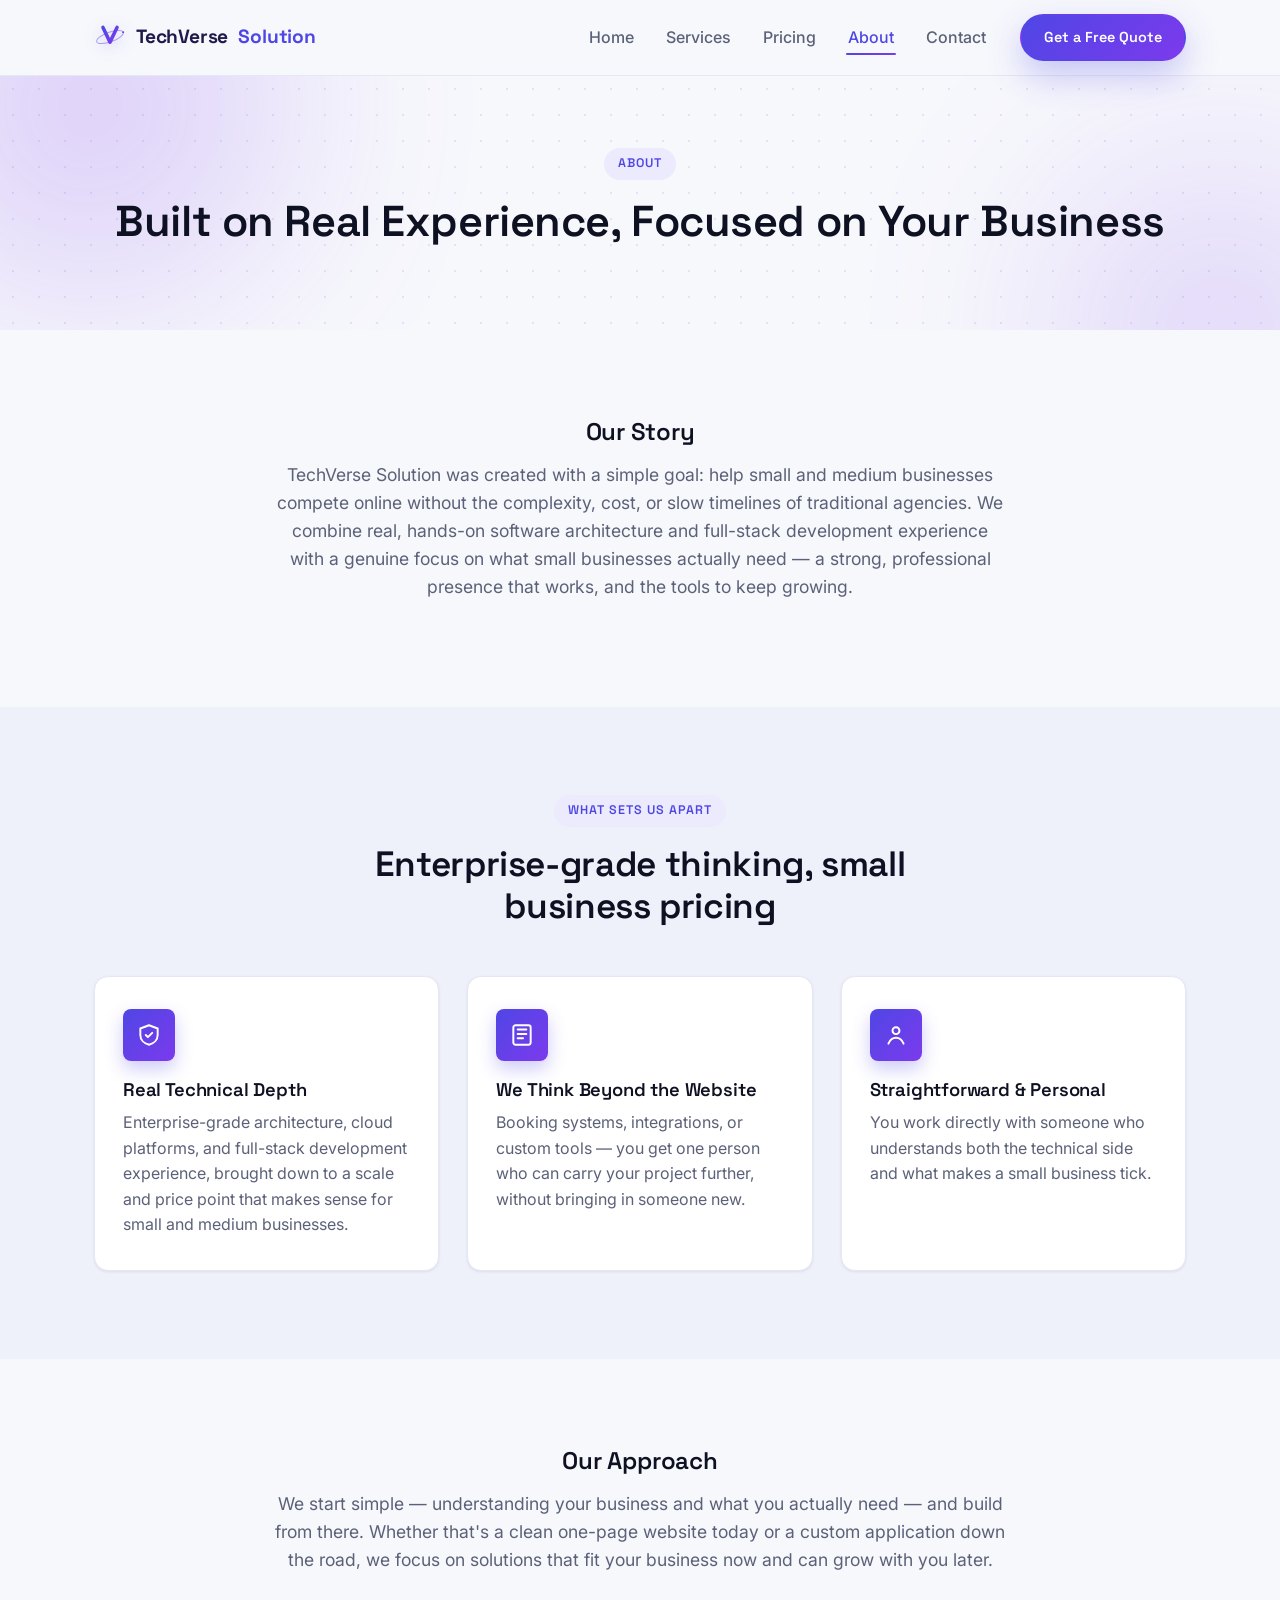
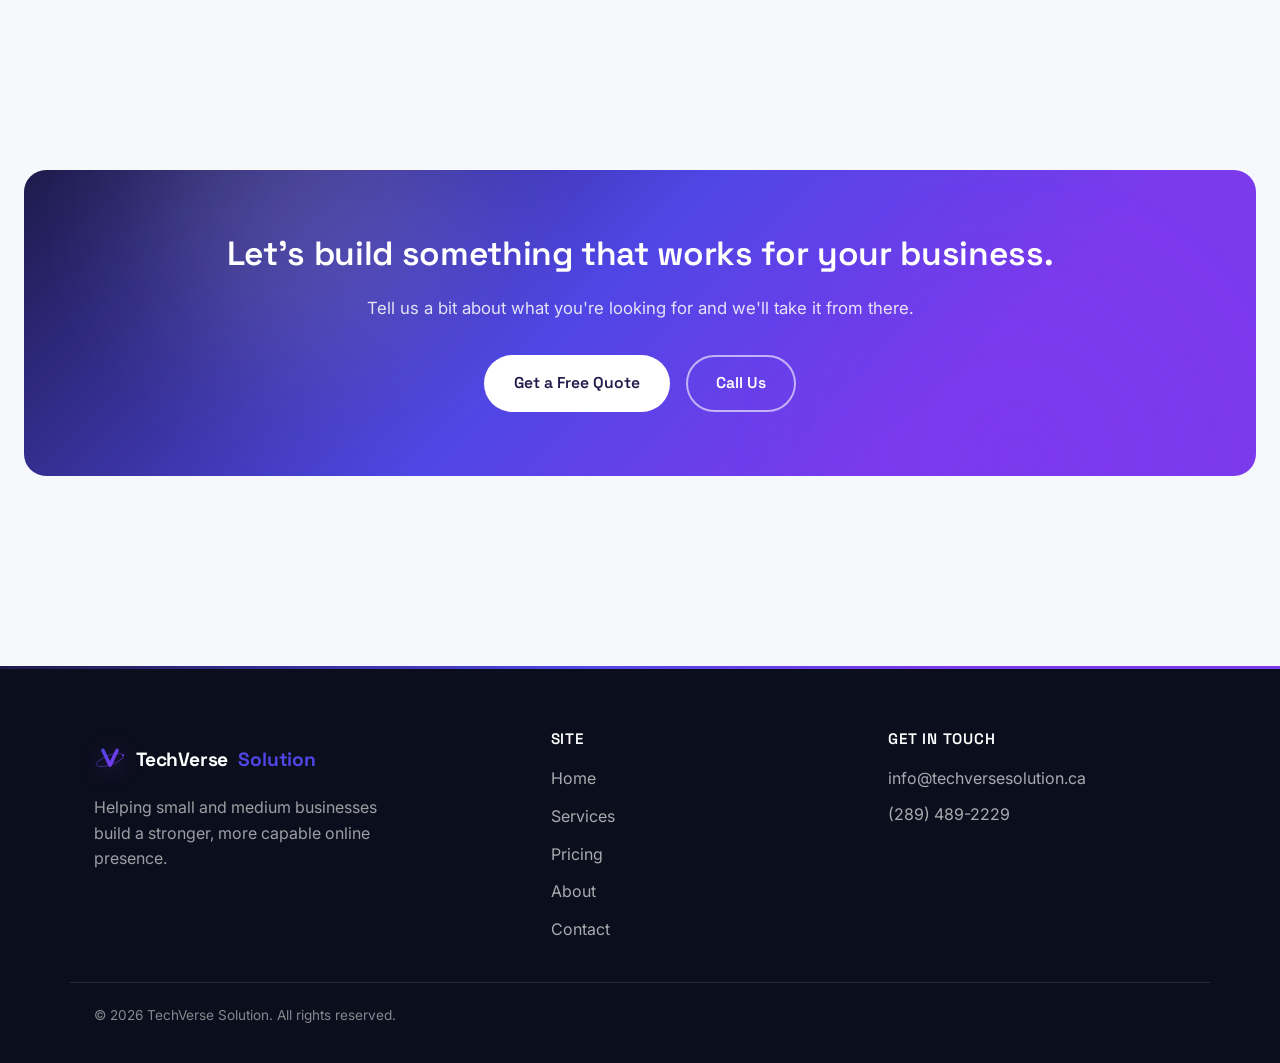
==== about.html @ d1d27abf "Initial commit: TechVerse Solution marketing site Static HTML/CSS/JS site with home, services, prici" ====
<!DOCTYPE html>
<html lang="en">
<head>
<meta charset="UTF-8" />
<script>document.documentElement.classList.add('js');</script>
<meta name="viewport" content="width=device-width, initial-scale=1.0" />
<title>About | TechVerse Solution</title>
<meta name="description" content="TechVerse Solution was built to help small and medium businesses compete online without the complexity, cost, or slow timelines of traditional agencies." />
<link rel="preconnect" href="https://fonts.googleapis.com" />
<link rel="preconnect" href="https://fonts.gstatic.com" crossorigin />
<link href="https://fonts.googleapis.com/css2?family=Inter:wght@400;500;600;700&family=Space+Grotesk:wght@500;600;700&display=swap" rel="stylesheet" />
<link rel="stylesheet" href="css/styles.css" />
<link rel="icon" type="image/svg+xml" href="favicon.svg" />
</head>
<body>

<svg width="0" height="0" style="position:absolute" aria-hidden="true"><defs><linearGradient id="tvGrad" x1="0" y1="0" x2="1" y2="1"><stop offset="0%" stop-color="#4f46e5"/><stop offset="100%" stop-color="#7c3aed"/></linearGradient></defs></svg>

<header class="site-header">
  <div class="container header-inner">
    <a href="index.html" class="logo"><svg class="logo-icon" viewBox="0 0 100 100" fill="none" aria-hidden="true"><ellipse cx="50" cy="50" rx="44" ry="15" transform="rotate(-20 50 50)" stroke="url(#tvGrad)" stroke-width="3" opacity="0.5"/><circle cx="91" cy="35" r="3.2" fill="url(#tvGrad)"/><path d="M28,20 L50,66 L72,20" stroke="url(#tvGrad)" stroke-width="11" stroke-linecap="round" stroke-linejoin="round"/></svg>TechVerse <span>Solution</span></a>
    <button class="nav-toggle" id="navToggle" aria-label="Toggle navigation" aria-expanded="false">
      <span></span><span></span><span></span>
    </button>
    <nav class="site-nav" id="siteNav">
      <ul>
        <li><a href="index.html">Home</a></li>
        <li><a href="services.html">Services</a></li>
        <li><a href="pricing.html">Pricing</a></li>
        <li><a href="about.html" class="active" aria-current="page">About</a></li>
        <li><a href="contact.html">Contact</a></li>
      </ul>
      <a href="contact.html" class="btn btn-primary nav-cta">Get a Free Quote</a>
    </nav>
  </div>
</header>

<main>

  <section class="page-hero">
    <div class="container">
      <span class="eyebrow">About</span>
      <h1>Built on Real Experience, Focused on Your Business</h1>
    </div>
  </section>

  <section>
    <div class="container story-block">
      <h2>Our Story</h2>
      <p>TechVerse Solution was created with a simple goal: help small and medium businesses compete online without the complexity, cost, or slow timelines of traditional agencies. We combine real, hands-on software architecture and full-stack development experience with a genuine focus on what small businesses actually need — a strong, professional presence that works, and the tools to keep growing.</p>
    </div>
  </section>

  <section class="section-alt">
    <div class="container">
      <div class="section-head">
        <span class="eyebrow">What Sets Us Apart</span>
        <h2>Enterprise-grade thinking, small business pricing</h2>
      </div>
      <div class="apart-grid">

        <div class="card">
          <div class="card-icon">
            <svg viewBox="0 0 24 24" fill="none" stroke="currentColor" stroke-width="1.8" stroke-linecap="round" stroke-linejoin="round"><path d="M12 3 4 6v6c0 4.4 3.4 7.9 8 9 4.6-1.1 8-4.6 8-9V6l-8-3Z"/><path d="m9 12 2 2 4-4"/></svg>
          </div>
          <h3>Real Technical Depth</h3>
          <p>Enterprise-grade architecture, cloud platforms, and full-stack development experience, brought down to a scale and price point that makes sense for small and medium businesses.</p>
        </div>

        <div class="card">
          <div class="card-icon">
            <svg viewBox="0 0 24 24" fill="none" stroke="currentColor" stroke-width="1.8" stroke-linecap="round" stroke-linejoin="round"><rect x="4" y="3" width="16" height="18" rx="2"/><path d="M8 7h8M8 11h8M8 15h5"/></svg>
          </div>
          <h3>We Think Beyond the Website</h3>
          <p>Booking systems, integrations, or custom tools — you get one person who can carry your project further, without bringing in someone new.</p>
        </div>

        <div class="card">
          <div class="card-icon">
            <svg viewBox="0 0 24 24" fill="none" stroke="currentColor" stroke-width="1.8" stroke-linecap="round" stroke-linejoin="round"><circle cx="12" cy="8" r="3.2"/><path d="M5 20c1.4-3.6 4.2-5.5 7-5.5s5.6 1.9 7 5.5"/></svg>
          </div>
          <h3>Straightforward &amp; Personal</h3>
          <p>You work directly with someone who understands both the technical side and what makes a small business tick.</p>
        </div>

      </div>
    </div>
  </section>

  <section>
    <div class="container story-block">
      <h2>Our Approach</h2>
      <p>We start simple — understanding your business and what you actually need — and build from there. Whether that's a clean one-page website today or a custom application down the road, we focus on solutions that fit your business now and can grow with you later.</p>
    </div>
  </section>

  <section class="cta-section">
    <div class="cta-banner">
      <h2>Let's build something that works for your business.</h2>
      <p>Tell us a bit about what you're looking for and we'll take it from there.</p>
      <div class="cta-row">
        <a href="contact.html" class="btn btn-on-dark">Get a Free Quote</a>
        <a href="tel:+12894892229" class="btn btn-outline-on-dark">Call Us</a>
      </div>
    </div>
  </section>

</main>

<footer class="site-footer">
  <div class="container footer-inner">
    <div class="footer-brand">
      <p class="logo"><svg class="logo-icon" viewBox="0 0 100 100" fill="none" aria-hidden="true"><ellipse cx="50" cy="50" rx="44" ry="15" transform="rotate(-20 50 50)" stroke="url(#tvGrad)" stroke-width="3" opacity="0.5"/><circle cx="91" cy="35" r="3.2" fill="url(#tvGrad)"/><path d="M28,20 L50,66 L72,20" stroke="url(#tvGrad)" stroke-width="11" stroke-linecap="round" stroke-linejoin="round"/></svg>TechVerse <span>Solution</span></p>
      <p>Helping small and medium businesses build a stronger, more capable online presence.</p>
    </div>
    <div class="footer-links">
      <h3>Site</h3>
      <ul>
        <li><a href="index.html">Home</a></li>
        <li><a href="services.html">Services</a></li>
        <li><a href="pricing.html">Pricing</a></li>
        <li><a href="about.html">About</a></li>
        <li><a href="contact.html">Contact</a></li>
      </ul>
    </div>
    <div class="footer-contact">
      <h3>Get in Touch</h3>
      <p><a href="mailto:info@techversesolution.ca">info@techversesolution.ca</a></p>
      <p><a href="tel:+12894892229">(289) 489-2229</a></p>
    </div>
  </div>
  <div class="footer-bottom container">
    <p>&copy; <span id="year"></span> TechVerse Solution. All rights reserved.</p>
  </div>
</footer>

<script src="js/main.js"></script>
</body>
</html>
---- css/styles.css ----
/* ============================================
   TechVerse Solution — Shared Stylesheet
   ============================================ */

:root {
  /* Colors */
  --color-bg: #f7f8fc;
  --color-bg-alt: #eef0fa;
  --color-surface: #ffffff;
  --color-text: #161a2b;
  --color-text-muted: #5b6178;

  --color-primary: #4f46e5;
  --color-primary-2: #7c3aed;
  --color-primary-dark: #1e1b4b;
  --color-primary-light: #ecebfd;

  --color-accent: var(--color-primary);
  --color-accent-2: var(--color-primary-2);
  --color-accent-dark: var(--color-primary);

  --color-border: #e5e7f5;

  --gradient-primary: linear-gradient(135deg, var(--color-primary), var(--color-primary-2));
  --gradient-accent: linear-gradient(135deg, var(--color-accent), var(--color-accent-2));
  --gradient-hero: linear-gradient(135deg, var(--color-primary-dark) 0%, var(--color-primary) 45%, var(--color-primary-2) 75%, var(--color-accent-2) 100%);

  --dark-bg: #0b0e1c;

  /* Type */
  --font-heading: "Space Grotesk", "Segoe UI", sans-serif;
  --font-body: "Inter", "Segoe UI", sans-serif;

  /* Layout */
  --container-width: 1140px;
  --radius-sm: 8px;
  --radius: 14px;
  --radius-lg: 22px;
  --shadow-sm: 0 1px 3px rgba(15, 23, 42, 0.08);
  --shadow: 0 10px 28px rgba(30, 27, 75, 0.1);
  --shadow-lg: 0 20px 48px rgba(30, 27, 75, 0.16);
  --shadow-glow-primary: 0 14px 34px rgba(79, 70, 229, 0.3);
  --shadow-glow-accent: 0 14px 34px rgba(79, 70, 229, 0.3);
  --header-height: 76px;
}

/* ---------- Reset ---------- */
*,
*::before,
*::after {
  box-sizing: border-box;
}

html {
  scroll-behavior: smooth;
  scroll-padding-top: calc(var(--header-height) + 16px);
}

body {
  margin: 0;
  font-family: var(--font-body);
  color: var(--color-text);
  background: var(--color-bg);
  line-height: 1.6;
  -webkit-font-smoothing: antialiased;
}

img {
  max-width: 100%;
  display: block;
}

a {
  color: inherit;
  text-decoration: none;
}

ul {
  margin: 0;
  padding: 0;
  list-style: none;
}

h1, h2, h3, h4 {
  font-family: var(--font-heading);
  font-weight: 600;
  line-height: 1.2;
  letter-spacing: -0.01em;
  margin: 0 0 0.6em;
  color: #0e1122;
}

p {
  margin: 0 0 1em;
}

button {
  font-family: inherit;
}

.container {
  width: 100%;
  max-width: var(--container-width);
  margin: 0 auto;
  padding: 0 24px;
}

section {
  padding: 88px 0;
}

.section-alt {
  background: var(--color-bg-alt);
}

.section-head {
  max-width: 680px;
  margin: 0 auto 48px;
  text-align: center;
}

.section-head h2 {
  font-size: clamp(1.6rem, 3vw, 2.2rem);
}

.section-head p {
  color: var(--color-text-muted);
  font-size: 1.05rem;
  margin-bottom: 0;
}

.eyebrow {
  display: inline-block;
  font-family: var(--font-heading);
  font-size: 0.78rem;
  font-weight: 600;
  letter-spacing: 0.08em;
  text-transform: uppercase;
  color: var(--color-primary);
  background: var(--color-primary-light);
  padding: 6px 14px;
  border-radius: 999px;
  margin-bottom: 16px;
}

.text-gradient {
  background: var(--gradient-primary);
  -webkit-background-clip: text;
  background-clip: text;
  color: transparent;
}

/* ---------- Reveal-on-scroll (progressive enhancement) ---------- */
.js .reveal {
  opacity: 0;
  transform: translateY(28px);
  transition: opacity 0.7s cubic-bezier(0.16, 1, 0.3, 1), transform 0.7s cubic-bezier(0.16, 1, 0.3, 1);
}

.js .reveal.is-visible {
  opacity: 1;
  transform: translateY(0);
}

@media (prefers-reduced-motion: reduce) {
  *, *::before, *::after {
    animation-duration: 0.01ms !important;
    animation-iteration-count: 1 !important;
    transition-duration: 0.01ms !important;
    scroll-behavior: auto !important;
  }
}

/* ---------- Buttons ---------- */
.btn {
  position: relative;
  isolation: isolate;
  overflow: hidden;
  display: inline-flex;
  align-items: center;
  justify-content: center;
  gap: 8px;
  padding: 14px 28px;
  border-radius: 999px;
  font-family: var(--font-heading);
  font-weight: 600;
  font-size: 0.98rem;
  border: 2px solid transparent;
  cursor: pointer;
  transition: transform 0.15s ease, box-shadow 0.15s ease, background 0.15s ease, color 0.15s ease, border-color 0.15s ease;
  white-space: nowrap;
}

.btn::after {
  content: "";
  position: absolute;
  top: 0;
  left: -75%;
  width: 50%;
  height: 100%;
  background: linear-gradient(120deg, transparent, rgba(255, 255, 255, 0.55), transparent);
  transform: skewX(-20deg);
  transition: left 0.65s ease;
  z-index: 1;
}

.btn:hover::after {
  left: 130%;
}

.btn:hover {
  transform: translateY(-2px);
}

.btn-primary {
  background: var(--gradient-accent);
  color: #ffffff;
  box-shadow: var(--shadow-glow-accent);
}

.btn-primary:hover {
  box-shadow: 0 18px 40px rgba(79, 70, 229, 0.38);
}

.btn-secondary {
  background: transparent;
  color: var(--color-primary);
  border-color: var(--color-primary);
}

.btn-secondary:hover {
  background: var(--color-primary);
  color: #ffffff;
  box-shadow: var(--shadow-glow-primary);
}

.btn-on-dark {
  background: #ffffff;
  color: var(--color-primary-dark);
}

.btn-on-dark:hover {
  background: var(--color-bg-alt);
}

.btn-outline-on-dark {
  background: transparent;
  color: #ffffff;
  border-color: rgba(255, 255, 255, 0.6);
}

.btn-outline-on-dark:hover {
  background: rgba(255, 255, 255, 0.12);
  border-color: #ffffff;
}

.btn-block {
  width: 100%;
}

.cta-row {
  display: flex;
  flex-wrap: wrap;
  gap: 16px;
}

/* ---------- Header ---------- */
.site-header {
  position: sticky;
  top: 0;
  z-index: 100;
  background: rgba(247, 248, 252, 0.86);
  backdrop-filter: saturate(180%) blur(14px);
  border-bottom: 1px solid var(--color-border);
  height: var(--header-height);
  display: flex;
  align-items: center;
}

.header-inner {
  display: flex;
  align-items: center;
  justify-content: space-between;
  gap: 24px;
}

.logo {
  display: flex;
  align-items: center;
  gap: 10px;
  font-family: var(--font-heading);
  font-weight: 700;
  font-size: 1.2rem;
  color: var(--color-primary-dark);
  letter-spacing: -0.01em;
}

.logo span {
  color: var(--color-accent-dark);
}

.logo-icon {
  width: 32px;
  height: 32px;
  flex-shrink: 0;
  filter: drop-shadow(0 3px 8px rgba(79, 70, 229, 0.3));
}

.site-footer .logo-icon {
  filter: drop-shadow(0 4px 12px rgba(124, 58, 237, 0.45));
}

.site-nav {
  display: flex;
  align-items: center;
  gap: 32px;
}

.site-nav ul {
  display: flex;
  gap: 28px;
}

.site-nav a:not(.btn) {
  position: relative;
  font-weight: 500;
  color: var(--color-text-muted);
  padding: 8px 2px;
  transition: color 0.15s ease;
}

.site-nav a:not(.btn)::after {
  content: "";
  position: absolute;
  left: 0;
  right: 100%;
  bottom: 0;
  height: 2px;
  border-radius: 2px;
  background: var(--gradient-accent);
  transition: right 0.25s ease;
}

.site-nav a:not(.btn):hover {
  color: var(--color-primary);
}

.site-nav a:not(.btn):hover::after {
  right: 0;
}

.site-nav a.active {
  color: var(--color-primary);
}

.site-nav a.active::after {
  right: 0;
}

.nav-cta {
  padding: 10px 22px;
  font-size: 0.9rem;
}

.nav-toggle {
  display: none;
  flex-direction: column;
  justify-content: center;
  gap: 5px;
  width: 40px;
  height: 40px;
  background: none;
  border: none;
  cursor: pointer;
  padding: 0;
}

.nav-toggle span {
  display: block;
  height: 2px;
  width: 100%;
  background: var(--color-primary-dark);
  border-radius: 2px;
  transition: transform 0.2s ease, opacity 0.2s ease;
}

.nav-toggle[aria-expanded="true"] span:nth-child(1) {
  transform: translateY(7px) rotate(45deg);
}

.nav-toggle[aria-expanded="true"] span:nth-child(2) {
  opacity: 0;
}

.nav-toggle[aria-expanded="true"] span:nth-child(3) {
  transform: translateY(-7px) rotate(-45deg);
}

/* ---------- Hero ---------- */
.hero {
  position: relative;
  overflow: hidden;
  padding: 96px 0 0;
  background:
    radial-gradient(circle, rgba(79, 70, 229, 0.12) 1px, transparent 1px) 0 0 / 26px 26px,
    var(--color-bg);
}

.hero::before,
.hero::after {
  content: "";
  position: absolute;
  width: 440px;
  height: 440px;
  border-radius: 50%;
  filter: blur(110px);
  opacity: 0.32;
  z-index: 0;
  pointer-events: none;
}

.hero::before {
  background: var(--color-primary-2);
  top: -160px;
  left: -140px;
}

.hero::after {
  background: var(--color-accent-2);
  bottom: -180px;
  right: -120px;
}

.hero .container {
  position: relative;
  z-index: 1;
}

.hero-grid {
  display: grid;
  grid-template-columns: 1.05fr 0.95fr;
  gap: 56px;
  align-items: center;
  padding-bottom: 70px;
}

.hero-copy h1 {
  font-size: clamp(2.1rem, 4.2vw, 3.3rem);
  margin-bottom: 0.45em;
}

.hero-copy .lead {
  font-size: 1.12rem;
  color: var(--color-text-muted);
  margin-bottom: 2.1em;
  max-width: 540px;
}

/* Hero visual: abstract browser mockup + floating chips */
.hero-visual {
  position: relative;
  max-width: 460px;
  margin: 0 auto;
}

.browser-mock {
  background: var(--color-surface);
  border-radius: 16px;
  border: 1px solid var(--color-border);
  box-shadow: var(--shadow-lg);
  overflow: hidden;
  transform: rotate(-2deg);
}

.browser-bar {
  display: flex;
  align-items: center;
  gap: 8px;
  padding: 12px 16px;
  background: var(--color-bg-alt);
  border-bottom: 1px solid var(--color-border);
}

.browser-bar .dot {
  width: 10px;
  height: 10px;
  border-radius: 50%;
}

.dot-red { background: #f87171; }
.dot-yellow { background: #fbbf24; }
.dot-green { background: #34d399; }

.browser-url {
  margin-left: 8px;
  background: #ffffff;
  border: 1px solid var(--color-border);
  border-radius: 999px;
  padding: 4px 14px;
  font-size: 0.72rem;
  color: var(--color-text-muted);
}

.browser-body {
  padding: 22px;
  display: flex;
  flex-direction: column;
  gap: 16px;
}

.mock-nav {
  display: flex;
  gap: 10px;
}

.mock-nav span {
  width: 36px;
  height: 8px;
  border-radius: 4px;
  background: var(--color-bg-alt);
}

.mock-hero {
  display: flex;
  flex-direction: column;
  gap: 10px;
  padding: 18px;
  border-radius: 12px;
  background: var(--gradient-primary);
}

.mock-line {
  height: 9px;
  border-radius: 6px;
  background: rgba(255, 255, 255, 0.55);
}

.mock-line.w-70 { width: 70%; }
.mock-line.w-50 { width: 45%; }

.mock-btn {
  width: 86px;
  height: 22px;
  border-radius: 999px;
  background: #ffffff;
  margin-top: 4px;
}

.mock-grid {
  display: grid;
  grid-template-columns: repeat(3, 1fr);
  gap: 10px;
}

.mock-card {
  height: 50px;
  border-radius: 10px;
  background: var(--color-bg-alt);
  border: 1px solid var(--color-border);
}

@keyframes float {
  0%, 100% { transform: translateY(0); }
  50% { transform: translateY(-14px); }
}

.floating-chip {
  position: absolute;
  display: inline-flex;
  align-items: center;
  gap: 8px;
  background: var(--color-surface);
  border: 1px solid var(--color-border);
  padding: 10px 16px;
  border-radius: 999px;
  box-shadow: var(--shadow);
  font-size: 0.82rem;
  font-weight: 600;
  color: var(--color-text);
  animation: float 5s ease-in-out infinite;
  white-space: nowrap;
}

.floating-chip svg {
  width: 16px;
  height: 16px;
  color: var(--color-accent-dark);
  flex-shrink: 0;
}

.chip-1 { top: -14px; right: -14px; animation-delay: 0s; }
.chip-2 { bottom: 40px; left: -36px; animation-delay: 1.1s; }
.chip-3 { bottom: -16px; right: 24px; animation-delay: 2.2s; }

/* ---------- Stats strip ---------- */
.stats-strip {
  padding: 0 0 40px;
  position: relative;
  z-index: 2;
}

.stats-grid {
  display: grid;
  grid-template-columns: repeat(4, 1fr);
  gap: 8px;
  background: var(--color-surface);
  border: 1px solid var(--color-border);
  border-radius: var(--radius-lg);
  padding: 22px 24px;
  box-shadow: var(--shadow-lg);
  margin-top: -64px;
  position: relative;
  overflow: hidden;
}

.stats-grid::before {
  content: "";
  position: absolute;
  width: 280px;
  height: 280px;
  border-radius: 50%;
  background: var(--color-primary-2);
  opacity: 0.08;
  filter: blur(80px);
  top: -120px;
  right: -60px;
  pointer-events: none;
}

.stat {
  position: relative;
  text-align: center;
  padding: 0 16px;
  border-radius: var(--radius);
  transition: background 0.25s ease, transform 0.25s ease;
}

.stat:not(:last-child)::after {
  content: "";
  position: absolute;
  top: 6px;
  bottom: 6px;
  right: 0;
  width: 1px;
  background: var(--color-border);
}

.stat:hover {
  background: var(--color-primary-light);
  transform: translateY(-3px);
}

.stat-icon {
  width: 34px;
  height: 34px;
  margin: 0 auto 8px;
  border-radius: 10px;
  display: flex;
  align-items: center;
  justify-content: center;
  background: var(--color-primary-light);
  color: var(--color-primary);
  transition: transform 0.25s ease, background 0.25s ease, color 0.25s ease, box-shadow 0.25s ease;
}

.stat-icon svg {
  width: 18px;
  height: 18px;
}

.stat:hover .stat-icon {
  background: var(--gradient-primary);
  color: #ffffff;
  transform: scale(1.08) rotate(-4deg);
  box-shadow: 0 8px 18px rgba(79, 70, 229, 0.32);
}

.stat-num {
  display: block;
  font-family: var(--font-heading);
  font-weight: 700;
  font-size: 1.75rem;
  letter-spacing: -0.01em;
  background: var(--gradient-primary);
  -webkit-background-clip: text;
  background-clip: text;
  color: transparent;
  margin-bottom: 2px;
}

.stat-label {
  font-size: 0.84rem;
  font-weight: 600;
  color: var(--color-text-muted);
}

/* ---------- Cards ---------- */
.card-grid {
  display: grid;
  grid-template-columns: repeat(auto-fit, minmax(240px, 1fr));
  gap: 28px;
}

.card {
  background: var(--color-surface);
  border: 1px solid var(--color-border);
  border-radius: var(--radius);
  padding: 32px 28px;
  box-shadow: var(--shadow-sm);
  transition: transform 0.25s ease, box-shadow 0.25s ease, border-color 0.25s ease;
  display: flex;
  flex-direction: column;
  height: 100%;
}

.card:hover {
  transform: translateY(-6px);
  box-shadow: var(--shadow-glow-primary);
  border-color: transparent;
}

.card-icon {
  width: 52px;
  height: 52px;
  border-radius: var(--radius-sm);
  background: var(--gradient-primary);
  color: #ffffff;
  display: flex;
  align-items: center;
  justify-content: center;
  margin-bottom: 18px;
  box-shadow: 0 8px 18px rgba(79, 70, 229, 0.28);
  transition: transform 0.25s ease;
}

.card-icon svg {
  width: 26px;
  height: 26px;
}

.card:hover .card-icon {
  transform: scale(1.08) rotate(-4deg);
}

.card h3 {
  font-size: 1.15rem;
  margin-bottom: 0.5em;
}

.card p {
  color: var(--color-text-muted);
  margin-bottom: 0;
}

.card > p:first-of-type {
  flex-grow: 1;
}

.card .quote-price {
  color: var(--color-primary);
  font-weight: 700;
  font-family: var(--font-heading);
  font-size: 1.05rem;
  margin: 10px 0 4px;
}

.card .btn {
  margin-top: 18px;
}

.card-link {
  margin-top: 18px;
  font-weight: 600;
  color: var(--color-accent-dark);
  display: inline-flex;
  align-items: center;
  gap: 6px;
}

.card-link svg {
  width: 16px;
  height: 16px;
  transition: transform 0.15s ease;
}

.card:hover .card-link svg {
  transform: translateX(3px);
}

/* ---------- Intro / Text blocks ---------- */
.intro {
  text-align: center;
}

.intro .container {
  max-width: 820px;
}

.intro p {
  font-size: 1.15rem;
  color: var(--color-text-muted);
  margin: 0;
}

/* ---------- Why block ---------- */
.why-block {
  display: grid;
  grid-template-columns: 1fr 1fr;
  gap: 56px;
  align-items: center;
}

.why-block .panel {
  position: relative;
  overflow: hidden;
  background: var(--gradient-hero);
  color: #ffffff;
  border-radius: var(--radius-lg);
  padding: 44px;
  box-shadow: var(--shadow-lg);
}

.why-block .panel::before {
  content: "";
  position: absolute;
  width: 260px;
  height: 260px;
  border-radius: 50%;
  background: rgba(255, 255, 255, 0.14);
  filter: blur(50px);
  top: -80px;
  right: -60px;
}

.why-block .panel h3,
.why-block .panel p {
  position: relative;
}

.why-block .panel h3 {
  color: #ffffff;
  font-size: 1.5rem;
}

.why-block .panel p {
  color: rgba(255, 255, 255, 0.85);
  margin-bottom: 0;
}

.why-list {
  display: flex;
  flex-direction: column;
  gap: 22px;
}

.why-list .item {
  display: flex;
  gap: 16px;
  align-items: flex-start;
}

.why-list .item .num {
  flex-shrink: 0;
  width: 34px;
  height: 34px;
  border-radius: 50%;
  background: var(--gradient-primary);
  color: #ffffff;
  font-family: var(--font-heading);
  font-weight: 700;
  font-size: 0.9rem;
  display: flex;
  align-items: center;
  justify-content: center;
  box-shadow: 0 6px 14px rgba(79, 70, 229, 0.3);
}

.why-list .item h4 {
  font-size: 1.02rem;
  margin-bottom: 0.3em;
}

.why-list .item p {
  color: var(--color-text-muted);
  margin-bottom: 0;
}

/* ---------- Closing CTA banner ---------- */
.cta-banner {
  position: relative;
  overflow: hidden;
  background: var(--gradient-hero);
  color: #ffffff;
  text-align: center;
  border-radius: var(--radius-lg);
  padding: 64px 40px;
  margin: 0 24px;
}

.cta-banner::before {
  content: "";
  position: absolute;
  width: 320px;
  height: 320px;
  border-radius: 50%;
  background: rgba(255, 255, 255, 0.12);
  filter: blur(70px);
  top: -120px;
  left: 10%;
}

.cta-banner::after {
  content: "";
  position: absolute;
  width: 280px;
  height: 280px;
  border-radius: 50%;
  background: rgba(124, 58, 237, 0.25);
  filter: blur(70px);
  bottom: -120px;
  right: 8%;
}

.cta-banner h2,
.cta-banner p,
.cta-banner .cta-row {
  position: relative;
  z-index: 1;
}

.cta-banner h2 {
  color: #ffffff;
  font-size: clamp(1.5rem, 3vw, 2.1rem);
}

.cta-banner p {
  color: rgba(255, 255, 255, 0.85);
  max-width: 560px;
  margin: 0 auto 2em;
  font-size: 1.05rem;
}

.cta-banner .cta-row {
  justify-content: center;
}

.cta-section {
  padding: 90px 0;
}

/* ---------- Service detail rows (Services page) ---------- */
main {
  counter-reset: service;
}

.service-row {
  counter-increment: service;
  position: relative;
  display: grid;
  grid-template-columns: 88px 1fr;
  gap: 28px;
  padding: 40px 0;
  border-bottom: 1px solid var(--color-border);
  scroll-margin-top: calc(var(--header-height) + 16px);
}

.service-row::after {
  content: "0" counter(service);
  position: absolute;
  right: 4px;
  top: 34px;
  font-family: var(--font-heading);
  font-weight: 700;
  font-size: 3.2rem;
  color: var(--color-border);
  line-height: 1;
  z-index: 0;
  pointer-events: none;
}

@media (max-width: 900px) {
  .service-row::after {
    display: none;
  }
}

.service-row:last-child {
  border-bottom: none;
}

.service-row .card-icon {
  width: 64px;
  height: 64px;
}

.service-row .card-icon svg {
  width: 30px;
  height: 30px;
}

.service-row:hover .card-icon {
  transform: scale(1.08) rotate(-4deg);
}

.service-row h3 {
  font-size: 1.4rem;
  margin-bottom: 0.4em;
  position: relative;
}

.service-row .desc {
  color: var(--color-text-muted);
  margin-bottom: 1em;
  position: relative;
}

.service-row .features {
  display: grid;
  grid-template-columns: repeat(auto-fit, minmax(200px, 1fr));
  gap: 10px 24px;
  margin-bottom: 1.2em;
  position: relative;
}

.service-row .features li {
  display: flex;
  align-items: flex-start;
  gap: 10px;
  color: var(--color-text);
  font-size: 0.96rem;
}

.service-row .features li svg {
  width: 18px;
  height: 18px;
  flex-shrink: 0;
  color: var(--color-accent);
  margin-top: 2px;
}

.service-note {
  position: relative;
  display: inline-flex;
  align-items: center;
  gap: 8px;
  font-weight: 600;
  color: var(--color-primary);
  font-size: 0.95rem;
}

/* ---------- Pricing ---------- */
.pricing-table-wrap {
  overflow-x: auto;
  background: var(--color-surface);
  border: 1px solid var(--color-border);
  border-radius: var(--radius);
  box-shadow: var(--shadow-sm);
}

table.pricing-table {
  width: 100%;
  border-collapse: collapse;
  min-width: 560px;
}

table.pricing-table th,
table.pricing-table td {
  text-align: left;
  padding: 20px 24px;
  border-bottom: 1px solid var(--color-border);
}

table.pricing-table thead th {
  font-family: var(--font-heading);
  font-size: 0.85rem;
  text-transform: uppercase;
  letter-spacing: 0.04em;
  color: var(--color-text-muted);
  background: var(--color-bg-alt);
}

table.pricing-table tbody tr {
  transition: background 0.15s ease;
}

table.pricing-table tbody tr:hover {
  background: var(--color-bg-alt);
}

table.pricing-table tbody tr:last-child td {
  border-bottom: none;
}

table.pricing-table td.price {
  font-family: var(--font-heading);
  font-weight: 600;
  color: var(--color-primary);
  white-space: nowrap;
}

.tier-grid {
  display: grid;
  grid-template-columns: repeat(auto-fit, minmax(260px, 1fr));
  gap: 28px;
}

.tier-card {
  background: var(--color-surface);
  border: 1px solid var(--color-border);
  border-radius: var(--radius);
  padding: 36px 30px;
  box-shadow: var(--shadow-sm);
  display: flex;
  flex-direction: column;
  position: relative;
  transition: transform 0.25s ease, box-shadow 0.25s ease;
}

.tier-card:hover {
  transform: translateY(-6px);
  box-shadow: var(--shadow);
}

.tier-card.featured {
  border: 2px solid transparent;
  background:
    linear-gradient(var(--color-surface), var(--color-surface)) padding-box,
    var(--gradient-primary) border-box;
  box-shadow: var(--shadow-glow-primary);
  transform: scale(1.03);
}

.tier-card.featured:hover {
  transform: scale(1.03) translateY(-6px);
}

.tier-badge {
  position: absolute;
  top: -14px;
  left: 30px;
  background: var(--gradient-accent);
  color: #ffffff;
  font-family: var(--font-heading);
  font-size: 0.75rem;
  font-weight: 600;
  letter-spacing: 0.03em;
  padding: 5px 14px;
  border-radius: 999px;
  box-shadow: 0 6px 14px rgba(79, 70, 229, 0.35);
}

.tier-card h3 {
  font-size: 1.2rem;
  margin-bottom: 0.2em;
}

.tier-price {
  font-family: var(--font-heading);
  font-weight: 700;
  font-size: 1.7rem;
  color: var(--color-primary);
  margin-bottom: 0.7em;
}

.tier-price span {
  font-size: 0.95rem;
  font-weight: 500;
  color: var(--color-text-muted);
}

.tier-card ul {
  display: flex;
  flex-direction: column;
  gap: 12px;
  margin-bottom: 1.6em;
  flex-grow: 1;
}

.tier-card ul li {
  display: flex;
  align-items: flex-start;
  gap: 10px;
  font-size: 0.96rem;
  color: var(--color-text);
}

.tier-card ul li svg {
  width: 18px;
  height: 18px;
  flex-shrink: 0;
  color: var(--color-accent);
  margin-top: 2px;
}

.pricing-note {
  text-align: center;
  color: var(--color-text-muted);
  margin-top: 32px;
  font-size: 0.95rem;
}

/* ---------- About page ---------- */
.apart-grid {
  display: grid;
  grid-template-columns: repeat(auto-fit, minmax(240px, 1fr));
  gap: 28px;
  margin-top: 40px;
}

.story-block {
  max-width: 780px;
  margin: 0 auto;
  text-align: center;
}

.story-block p {
  font-size: 1.1rem;
  color: var(--color-text-muted);
}

/* ---------- Contact page ---------- */
.contact-methods {
  max-width: 700px;
  margin: 0 auto;
}

/* ---------- Footer ---------- */
.site-footer {
  position: relative;
  background: var(--dark-bg);
  color: rgba(255, 255, 255, 0.75);
  margin-top: 100px;
}

.site-footer::before {
  content: "";
  position: absolute;
  top: 0;
  left: 0;
  right: 0;
  height: 3px;
  background: var(--gradient-hero);
}

.footer-inner {
  display: grid;
  grid-template-columns: 1.4fr 1fr 1fr;
  gap: 40px;
  padding: 64px 24px 40px;
}

.site-footer .logo {
  color: #ffffff;
}

.footer-brand p {
  color: rgba(255, 255, 255, 0.6);
  max-width: 320px;
  margin-top: 14px;
}

.footer-links h3,
.footer-contact h3 {
  color: #ffffff;
  font-size: 0.95rem;
  text-transform: uppercase;
  letter-spacing: 0.05em;
  margin-bottom: 18px;
}

.footer-links ul {
  display: flex;
  flex-direction: column;
  gap: 12px;
}

.footer-links a,
.footer-contact a {
  color: rgba(255, 255, 255, 0.65);
  transition: color 0.15s ease;
}

.footer-links a:hover,
.footer-contact a:hover {
  color: #ffffff;
}

.footer-contact p {
  margin-bottom: 10px;
}

.footer-bottom {
  border-top: 1px solid rgba(255, 255, 255, 0.12);
  padding: 22px 24px;
  font-size: 0.85rem;
  color: rgba(255, 255, 255, 0.5);
  display: flex;
  justify-content: space-between;
  flex-wrap: wrap;
  gap: 8px;
}

.footer-bottom a {
  color: rgba(255, 255, 255, 0.6);
}

.footer-bottom a:hover {
  color: #ffffff;
}

/* ---------- Page header (non-home pages) ---------- */
.page-hero {
  position: relative;
  overflow: hidden;
  padding: 72px 0 56px;
  text-align: center;
  background:
    radial-gradient(circle, rgba(79, 70, 229, 0.12) 1px, transparent 1px) 0 0 / 26px 26px,
    var(--color-bg);
}

.page-hero::before {
  content: "";
  position: absolute;
  width: 380px;
  height: 380px;
  border-radius: 50%;
  background: var(--color-primary-2);
  filter: blur(110px);
  opacity: 0.22;
  top: -160px;
  left: -100px;
  z-index: 0;
}

.page-hero::after {
  content: "";
  position: absolute;
  width: 320px;
  height: 320px;
  border-radius: 50%;
  background: var(--color-accent-2);
  filter: blur(110px);
  opacity: 0.2;
  bottom: -160px;
  right: -100px;
  z-index: 0;
}

.page-hero .container {
  position: relative;
  z-index: 1;
}

.page-hero h1 {
  font-size: clamp(1.9rem, 4vw, 2.7rem);
}

.page-hero p {
  max-width: 620px;
  margin: 0 auto;
  color: var(--color-text-muted);
  font-size: 1.08rem;
}

/* ---------- Responsive ---------- */
@media (max-width: 900px) {
  .hero-grid {
    grid-template-columns: 1fr;
    text-align: center;
  }

  .hero-copy .lead {
    margin-left: auto;
    margin-right: auto;
  }

  .hero-copy .cta-row {
    justify-content: center;
  }

  .hero-visual {
    margin-top: 40px;
  }

  .why-block {
    grid-template-columns: 1fr;
  }

  .footer-inner {
    grid-template-columns: 1fr 1fr;
  }
}

@media (max-width: 760px) {
  section {
    padding: 64px 0;
  }

  .nav-toggle {
    display: flex;
  }

  .site-nav {
    position: absolute;
    top: var(--header-height);
    left: 0;
    right: 0;
    background: var(--color-surface);
    border-bottom: 1px solid var(--color-border);
    flex-direction: column;
    align-items: stretch;
    padding: 20px 24px 28px;
    gap: 20px;
    box-shadow: var(--shadow);
    transform: translateY(-8px);
    opacity: 0;
    visibility: hidden;
    pointer-events: none;
    transition: opacity 0.18s ease, transform 0.18s ease, visibility 0.18s;
  }

  .site-nav.is-open {
    transform: translateY(0);
    opacity: 1;
    visibility: visible;
    pointer-events: auto;
  }

  .site-nav ul {
    flex-direction: column;
    gap: 4px;
  }

  .site-nav a:not(.btn) {
    display: block;
    padding: 10px 4px;
  }

  .nav-cta {
    align-self: flex-start;
  }

  .service-row {
    grid-template-columns: 1fr;
  }

  .footer-inner {
    grid-template-columns: 1fr;
  }

  .cta-banner {
    margin: 0 16px;
    padding: 48px 24px;
  }

  .stats-grid {
    grid-template-columns: 1fr 1fr;
    row-gap: 28px;
    margin-top: -40px;
  }

  .stat:nth-child(2n)::after {
    display: none;
  }

  .stat:nth-child(-n+2)::before {
    content: "";
    position: absolute;
    left: 12px;
    right: 12px;
    bottom: -14px;
    height: 1px;
    background: var(--color-border);
  }

  .floating-chip {
    font-size: 0.72rem;
    padding: 8px 12px;
  }

  .chip-2 {
    left: -12px;
  }
}

@media (max-width: 500px) {
  .cta-row {
    flex-direction: column;
    align-items: stretch;
  }

  .cta-row .btn {
    width: 100%;
  }

  .hero-visual {
    max-width: 300px;
    margin-top: 34px;
  }

  .chip-1 { top: -38px; right: -6px; }
  .chip-3 { right: 4px; }
}
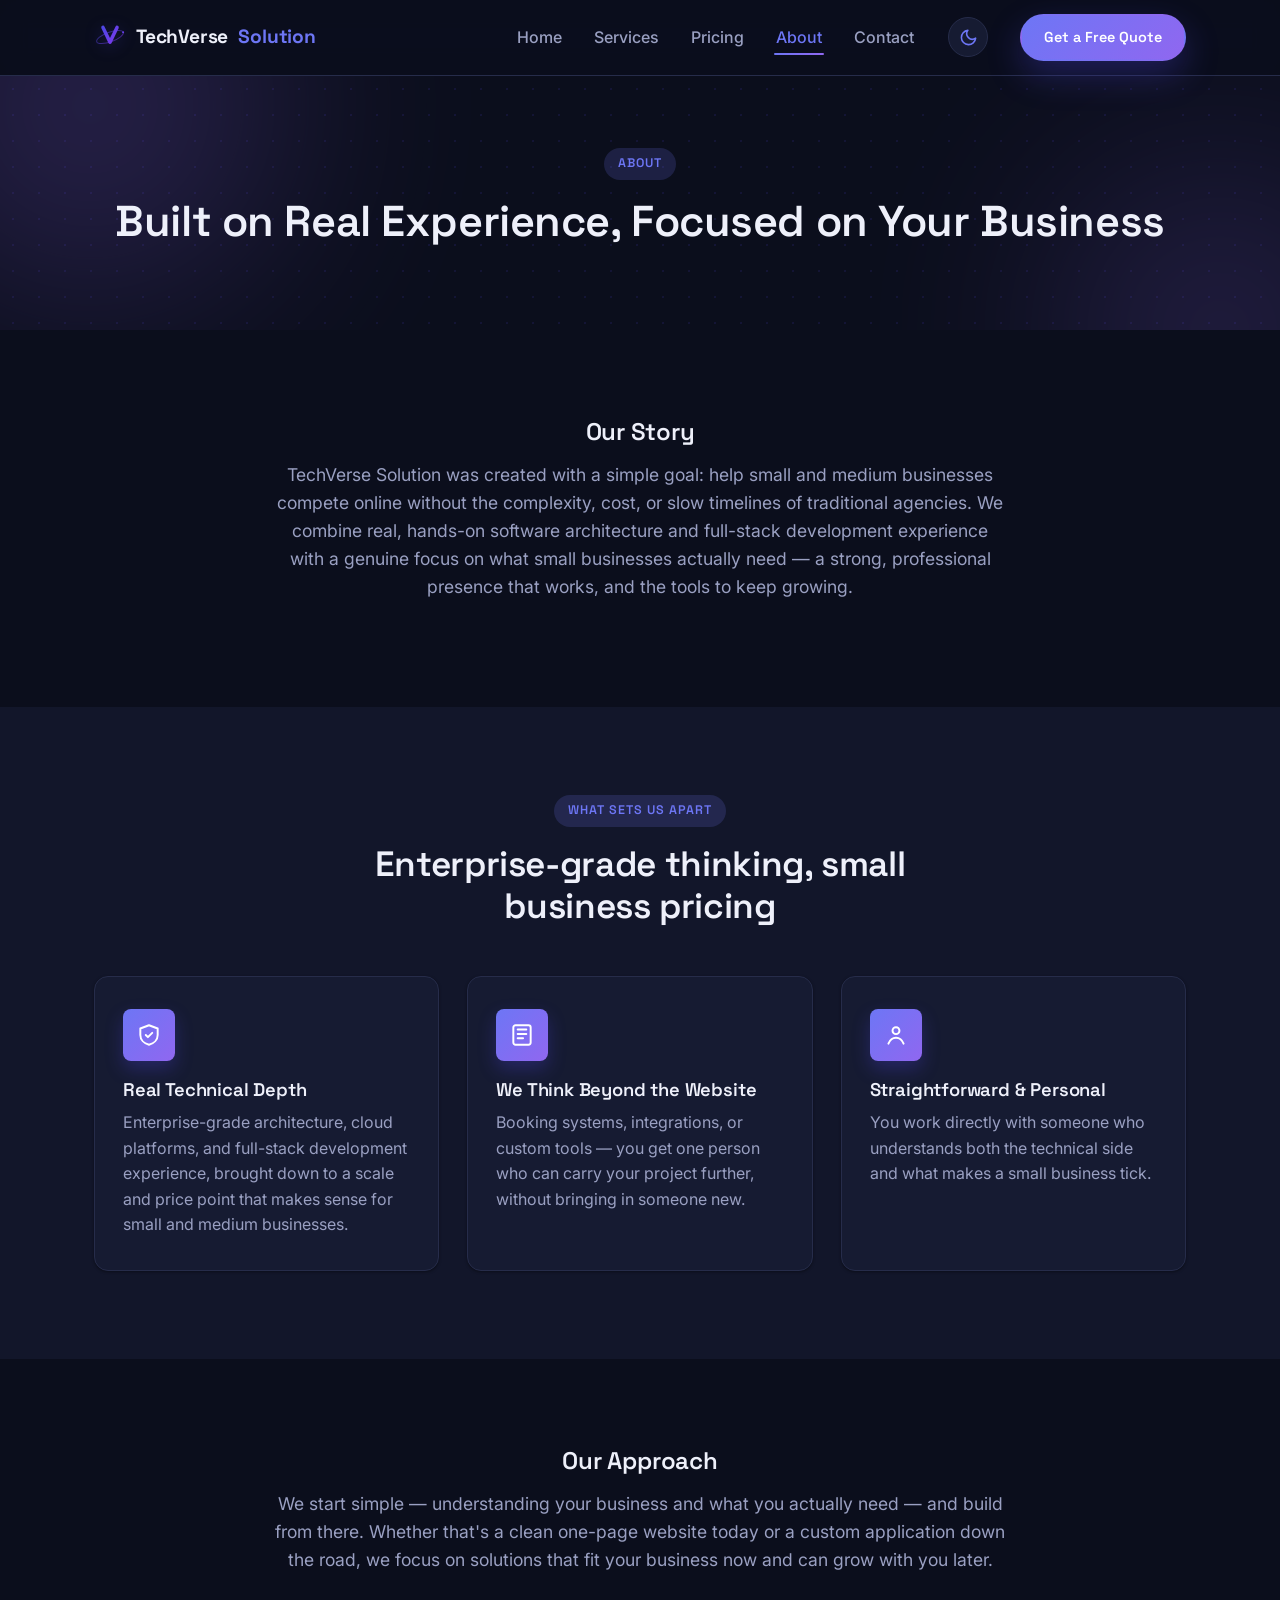
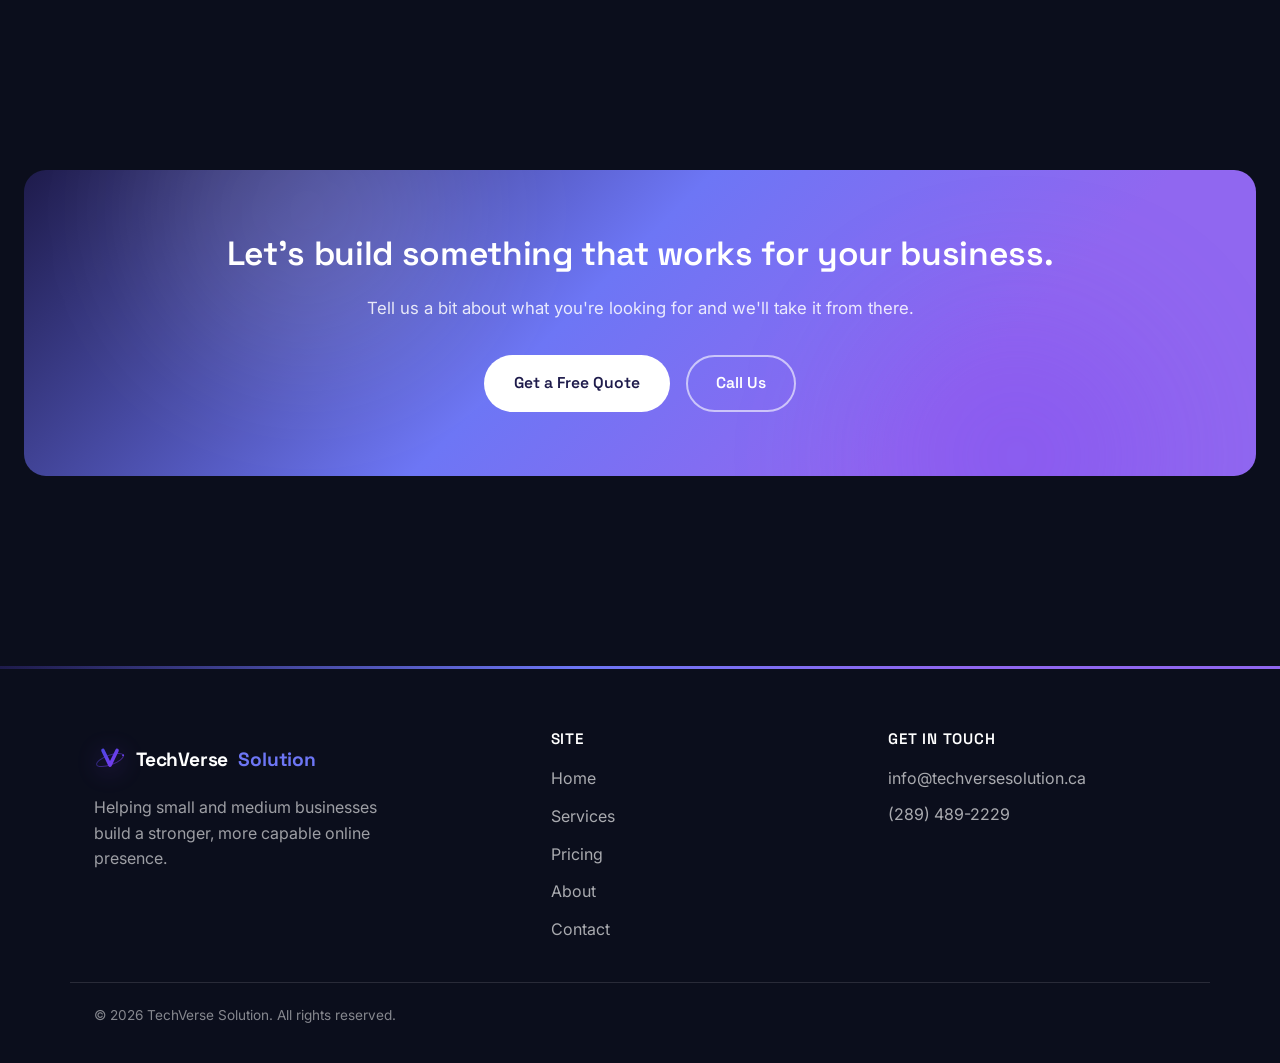
==== commit fdc87928: "updated light/dark mode" ====
--- a/about.html
+++ b/about.html
@@ -3,6 +3,17 @@
 <head>
 <meta charset="UTF-8" />
 <script>document.documentElement.classList.add('js');</script>
+<script>
+(function () {
+  var theme = null;
+  try { theme = localStorage.getItem('tv-theme'); } catch (e) {}
+  if (theme !== 'light' && theme !== 'dark') {
+    var hour = new Date().getHours();
+    theme = (hour >= 7 && hour < 19) ? 'light' : 'dark';
+  }
+  document.documentElement.setAttribute('data-theme', theme);
+})();
+</script>
 <meta name="viewport" content="width=device-width, initial-scale=1.0" />
 <title>About | TechVerse Solution</title>
 <meta name="description" content="TechVerse Solution was built to help small and medium businesses compete online without the complexity, cost, or slow timelines of traditional agencies." />
@@ -30,6 +41,10 @@
         <li><a href="about.html" class="active" aria-current="page">About</a></li>
         <li><a href="contact.html">Contact</a></li>
       </ul>
+      <button type="button" class="theme-toggle" id="themeToggle" aria-label="Switch to dark mode" title="Switch to dark mode">
+        <svg class="icon-sun" viewBox="0 0 24 24" fill="none" stroke="currentColor" stroke-width="2" stroke-linecap="round" stroke-linejoin="round"><circle cx="12" cy="12" r="4"/><path d="M12 2v2M12 20v2M4.93 4.93l1.41 1.41M17.66 17.66l1.41 1.41M2 12h2M20 12h2M6.34 17.66l-1.41 1.41M19.07 4.93l-1.41 1.41"/></svg>
+        <svg class="icon-moon" viewBox="0 0 24 24" fill="none" stroke="currentColor" stroke-width="2" stroke-linecap="round" stroke-linejoin="round"><path d="M21 12.79A9 9 0 1 1 11.21 3a7 7 0 0 0 9.79 9.79Z"/></svg>
+      </button>
       <a href="contact.html" class="btn btn-primary nav-cta">Get a Free Quote</a>
     </nav>
   </div>
--- a/css/styles.css
+++ b/css/styles.css
@@ -20,6 +20,7 @@
   --color-accent-dark: var(--color-primary);
 
   --color-border: #e5e7f5;
+  --color-header-bg: rgba(247, 248, 252, 0.86);
 
   --gradient-primary: linear-gradient(135deg, var(--color-primary), var(--color-primary-2));
   --gradient-accent: linear-gradient(135deg, var(--color-accent), var(--color-accent-2));
@@ -44,6 +45,55 @@
   --header-height: 76px;
 }
 
+/* ---------- Dark theme ----------
+   Light values live on bare :root above. A visitor with no saved
+   preference gets the OS-level dark preference here as a no-JS fallback;
+   js/main.js normally sets data-theme itself (from a saved choice, or the
+   visitor's local time of day) before first paint, which is why the
+   data-theme rule below has to be able to win over prefers-color-scheme
+   in both directions. */
+@media (prefers-color-scheme: dark) {
+  :root:not([data-theme="light"]) {
+    --color-bg: #0b0e1c;
+    --color-bg-alt: #12162a;
+    --color-surface: #161b32;
+    --color-text: #eef0fa;
+    --color-text-muted: #9aa0c2;
+    --color-primary: #6d76f5;
+    --color-primary-2: #9067f0;
+    --color-primary-light: rgba(109, 118, 245, 0.18);
+    --color-border: #262c4a;
+    --color-header-bg: rgba(11, 14, 28, 0.82);
+    --shadow-sm: 0 1px 3px rgba(0, 0, 0, 0.4);
+    --shadow: 0 10px 28px rgba(0, 0, 0, 0.45);
+    --shadow-lg: 0 20px 48px rgba(0, 0, 0, 0.55);
+  }
+}
+
+:root[data-theme="dark"] {
+  --color-bg: #0b0e1c;
+  --color-bg-alt: #12162a;
+  --color-surface: #161b32;
+  --color-text: #eef0fa;
+  --color-text-muted: #9aa0c2;
+  --color-primary: #6d76f5;
+  --color-primary-2: #9067f0;
+  --color-primary-light: rgba(109, 118, 245, 0.18);
+  --color-border: #262c4a;
+  --color-header-bg: rgba(11, 14, 28, 0.82);
+  --shadow-sm: 0 1px 3px rgba(0, 0, 0, 0.4);
+  --shadow: 0 10px 28px rgba(0, 0, 0, 0.45);
+  --shadow-lg: 0 20px 48px rgba(0, 0, 0, 0.55);
+}
+
+html {
+  transition: background-color 0.25s ease;
+}
+
+body {
+  transition: background-color 0.25s ease, color 0.25s ease;
+}
+
 /* ---------- Reset ---------- */
 *,
 *::before,
@@ -87,7 +137,7 @@
   line-height: 1.2;
   letter-spacing: -0.01em;
   margin: 0 0 0.6em;
-  color: #0e1122;
+  color: var(--color-text);
 }
 
 p {
@@ -269,7 +319,7 @@
   position: sticky;
   top: 0;
   z-index: 100;
-  background: rgba(247, 248, 252, 0.86);
+  background: var(--color-header-bg);
   backdrop-filter: saturate(180%) blur(14px);
   border-bottom: 1px solid var(--color-border);
   height: var(--header-height);
@@ -291,7 +341,7 @@
   font-family: var(--font-heading);
   font-weight: 700;
   font-size: 1.2rem;
-  color: var(--color-primary-dark);
+  color: var(--color-text);
   letter-spacing: -0.01em;
 }
 
@@ -360,6 +410,45 @@
 .nav-cta {
   padding: 10px 22px;
   font-size: 0.9rem;
+}
+
+/* ---------- Theme toggle ---------- */
+.theme-toggle {
+  display: inline-flex;
+  align-items: center;
+  justify-content: center;
+  flex-shrink: 0;
+  width: 40px;
+  height: 40px;
+  border-radius: 50%;
+  border: 1px solid var(--color-border);
+  background: var(--color-surface);
+  color: var(--color-primary);
+  cursor: pointer;
+  padding: 0;
+  transition: transform 0.15s ease, border-color 0.15s ease, background 0.15s ease;
+}
+
+.theme-toggle:hover {
+  transform: translateY(-2px);
+  border-color: var(--color-primary);
+}
+
+.theme-toggle svg {
+  width: 19px;
+  height: 19px;
+}
+
+.theme-toggle .icon-moon {
+  display: none;
+}
+
+html[data-theme="dark"] .theme-toggle .icon-sun {
+  display: none;
+}
+
+html[data-theme="dark"] .theme-toggle .icon-moon {
+  display: inline-flex;
 }
 
 .nav-toggle {
@@ -379,7 +468,7 @@
   display: block;
   height: 2px;
   width: 100%;
-  background: var(--color-primary-dark);
+  background: var(--color-text);
   border-radius: 2px;
   transition: transform 0.2s ease, opacity 0.2s ease;
 }
@@ -493,7 +582,7 @@
 
 .browser-url {
   margin-left: 8px;
-  background: #ffffff;
+  background: var(--color-surface);
   border: 1px solid var(--color-border);
   border-radius: 999px;
   padding: 4px 14px;
@@ -1441,6 +1530,10 @@
     align-self: flex-start;
   }
 
+  .theme-toggle {
+    align-self: flex-start;
+  }
+
   .service-row {
     grid-template-columns: 1fr;
   }
@@ -1502,3 +1595,368 @@
   .chip-1 { top: -38px; right: -6px; }
   .chip-3 { right: 4px; }
 }
+
+/* ============================================
+   Digital Business Card (/card)
+   ============================================ */
+.card-shell {
+  position: relative;
+  overflow: hidden;
+  min-height: 100vh;
+  display: flex;
+  flex-direction: column;
+  align-items: center;
+  justify-content: center;
+  gap: 30px;
+  padding: 44px 20px 52px;
+  background:
+    radial-gradient(circle, rgba(79, 70, 229, 0.12) 1px, transparent 1px) 0 0 / 26px 26px,
+    var(--color-bg);
+}
+
+.card-shell::before,
+.card-shell::after {
+  content: "";
+  position: absolute;
+  width: 420px;
+  height: 420px;
+  border-radius: 50%;
+  filter: blur(110px);
+  opacity: 0.3;
+  z-index: 0;
+  pointer-events: none;
+}
+
+.card-shell::before {
+  background: var(--color-primary-2);
+  top: -160px;
+  left: -160px;
+}
+
+.card-shell::after {
+  background: var(--color-accent-2);
+  bottom: -160px;
+  right: -140px;
+}
+
+.card-shell-top {
+  position: relative;
+  z-index: 1;
+  width: 100%;
+  max-width: 380px;
+  display: flex;
+  align-items: center;
+  justify-content: space-between;
+  gap: 16px;
+}
+
+.card-shell-brand {
+  display: flex;
+  align-items: center;
+  gap: 8px;
+  font-family: var(--font-heading);
+  font-weight: 700;
+  font-size: 1.05rem;
+  color: var(--color-text);
+}
+
+.card-shell-brand span {
+  color: var(--color-accent-dark);
+}
+
+.card-shell-brand .logo-icon {
+  width: 28px;
+  height: 28px;
+  flex-shrink: 0;
+  filter: drop-shadow(0 3px 8px rgba(79, 70, 229, 0.3));
+}
+
+.card-shell-more {
+  position: relative;
+  z-index: 1;
+  font-weight: 600;
+  font-size: 0.92rem;
+  color: var(--color-text-muted);
+  transition: color 0.15s ease;
+}
+
+.card-shell-more:hover {
+  color: var(--color-primary);
+}
+
+/* ---- Card wrap: hosts the stack shadow + floating chips ---- */
+.biz-card-wrap {
+  position: relative;
+  z-index: 1;
+  width: 100%;
+  max-width: 380px;
+}
+
+.biz-card-stack {
+  position: absolute;
+  inset: 16px -12px -18px 16px;
+  border-radius: var(--radius-lg);
+  background: linear-gradient(135deg, rgba(79, 70, 229, 0.4), rgba(124, 58, 237, 0.4));
+  transform: rotate(3deg);
+  z-index: 0;
+}
+
+/* ---- The card itself ---- */
+.biz-card {
+  position: relative;
+  z-index: 1;
+  overflow: hidden;
+  background: var(--color-surface);
+  border-radius: var(--radius-lg);
+  box-shadow: var(--shadow-lg);
+  will-change: transform;
+}
+
+/* ---- Hero panel: dark gradient photo seam ---- */
+.biz-card-hero {
+  position: relative;
+  height: 172px;
+  overflow: hidden;
+  background:
+    radial-gradient(circle, rgba(255, 255, 255, 0.16) 1px, transparent 1px) 0 0 / 16px 16px,
+    var(--gradient-hero);
+}
+
+.biz-card-hero::before {
+  content: "";
+  position: absolute;
+  width: 220px;
+  height: 220px;
+  border-radius: 50%;
+  background: rgba(255, 255, 255, 0.16);
+  filter: blur(50px);
+  top: -90px;
+  right: -60px;
+  pointer-events: none;
+}
+
+.biz-card-noise {
+  position: absolute;
+  inset: 0;
+  background: #ffffff;
+  filter: url(#grainFilter);
+  opacity: 0.4;
+  mix-blend-mode: overlay;
+  pointer-events: none;
+}
+
+/* ---- Avatar straddling the hero/body seam ---- */
+.biz-card-avatar {
+  position: relative;
+  z-index: 2;
+  width: 128px;
+  height: 128px;
+  margin: -64px auto 0;
+  border-radius: 50%;
+  background: var(--gradient-accent);
+  padding: 4px;
+  box-shadow: 0 16px 32px rgba(30, 27, 75, 0.35);
+}
+
+.biz-card-avatar-ring {
+  width: 100%;
+  height: 100%;
+  border-radius: 50%;
+  background: #ffffff;
+  padding: 4px;
+}
+
+.biz-card-avatar-inner {
+  position: relative;
+  width: 100%;
+  height: 100%;
+  border-radius: 50%;
+  overflow: hidden;
+  background: var(--color-bg-alt);
+  display: flex;
+  align-items: center;
+  justify-content: center;
+}
+
+.biz-card-avatar-fallback {
+  font-family: var(--font-heading);
+  font-weight: 700;
+  font-size: 1.9rem;
+  background: var(--gradient-primary);
+  -webkit-background-clip: text;
+  background-clip: text;
+  color: transparent;
+}
+
+.biz-card-avatar-photo {
+  position: absolute;
+  inset: 0;
+  width: 100%;
+  height: 100%;
+  object-fit: cover;
+  object-position: 50% 18%;
+  opacity: 0;
+  transition: opacity 0.4s ease;
+}
+
+.biz-card-avatar-photo.is-loaded {
+  opacity: 1;
+}
+
+/* ---- Body content ---- */
+.biz-card-body {
+  padding: 14px 28px 30px;
+  text-align: center;
+}
+
+.biz-card-body h1 {
+  font-size: 1.45rem;
+  margin: 2px 0 0.2em;
+}
+
+.biz-card-role {
+  font-family: var(--font-heading);
+  font-weight: 600;
+  font-size: 0.92rem;
+  color: var(--color-primary);
+  margin-bottom: 12px;
+}
+
+.biz-card-tagline {
+  color: var(--color-text-muted);
+  font-size: 0.9rem;
+  max-width: 270px;
+  margin: 0 auto 20px;
+}
+
+.biz-card-tags {
+  display: flex;
+  flex-wrap: wrap;
+  justify-content: center;
+  gap: 8px;
+  margin-bottom: 22px;
+}
+
+.biz-card-tag {
+  font-family: var(--font-heading);
+  font-size: 0.7rem;
+  font-weight: 600;
+  color: var(--color-primary);
+  background: var(--color-primary-light);
+  border-radius: 999px;
+  padding: 6px 12px;
+}
+
+.biz-card-divider {
+  height: 1px;
+  background: var(--color-border);
+  margin-bottom: 16px;
+}
+
+.biz-card-contacts {
+  display: flex;
+  flex-direction: column;
+  gap: 4px;
+  margin-bottom: 22px;
+  text-align: left;
+}
+
+.biz-card-contact-row {
+  display: flex;
+  align-items: center;
+  gap: 12px;
+  padding: 9px 10px;
+  border-radius: var(--radius-sm);
+  color: var(--color-text);
+  transition: background 0.15s ease, transform 0.15s ease;
+}
+
+.biz-card-contact-row:hover {
+  background: var(--color-bg-alt);
+  transform: translateX(2px);
+}
+
+.biz-card-contact-icon {
+  width: 38px;
+  height: 38px;
+  border-radius: 50%;
+  background: var(--color-primary-light);
+  color: var(--color-primary);
+  display: flex;
+  align-items: center;
+  justify-content: center;
+  flex-shrink: 0;
+}
+
+.biz-card-contact-icon svg {
+  width: 17px;
+  height: 17px;
+}
+
+.biz-card-contact-text {
+  flex: 1;
+  min-width: 0;
+  display: flex;
+  flex-direction: column;
+  gap: 1px;
+}
+
+.biz-card-contact-text .label {
+  font-size: 0.66rem;
+  font-weight: 600;
+  text-transform: uppercase;
+  letter-spacing: 0.04em;
+  color: var(--color-text-muted);
+}
+
+.biz-card-contact-text .value {
+  font-size: 0.9rem;
+  font-weight: 600;
+  color: var(--color-text);
+  white-space: nowrap;
+  overflow: hidden;
+  text-overflow: ellipsis;
+}
+
+.biz-card-contact-row .chevron {
+  width: 16px;
+  height: 16px;
+  color: var(--color-text-muted);
+  flex-shrink: 0;
+  transition: transform 0.15s ease, color 0.15s ease;
+}
+
+.biz-card-contact-row:hover .chevron {
+  transform: translateX(3px);
+  color: var(--color-primary);
+}
+
+.biz-card-footer {
+  display: flex;
+  align-items: center;
+  justify-content: center;
+  gap: 8px;
+  margin-top: 24px;
+  padding-top: 18px;
+  border-top: 1px solid var(--color-border);
+  font-family: var(--font-heading);
+  font-weight: 600;
+  font-size: 0.83rem;
+  color: var(--color-text-muted);
+}
+
+.biz-card-footer .logo-icon-sm {
+  width: 20px;
+  height: 20px;
+  flex-shrink: 0;
+}
+
+@media (max-width: 400px) {
+  .biz-card-body {
+    padding: 14px 20px 26px;
+  }
+
+  .biz-card-tags {
+    gap: 6px;
+  }
+}
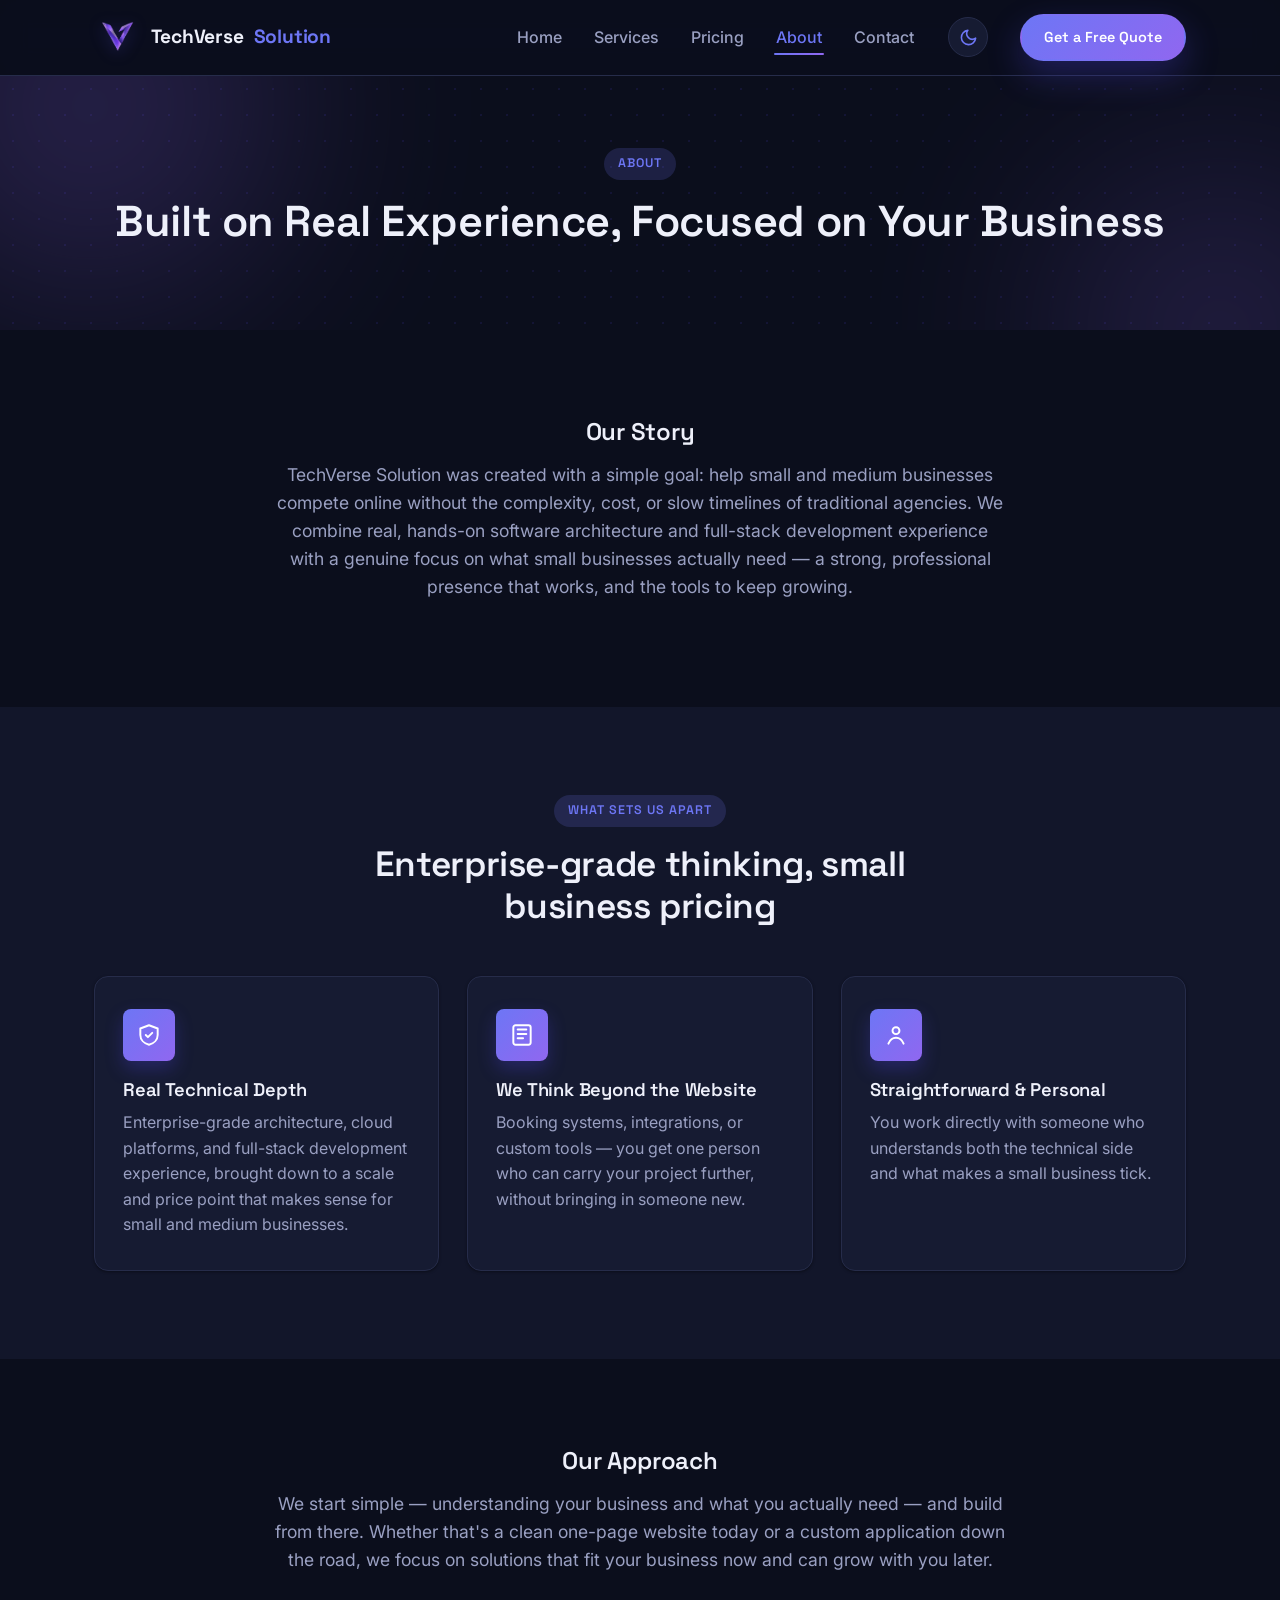
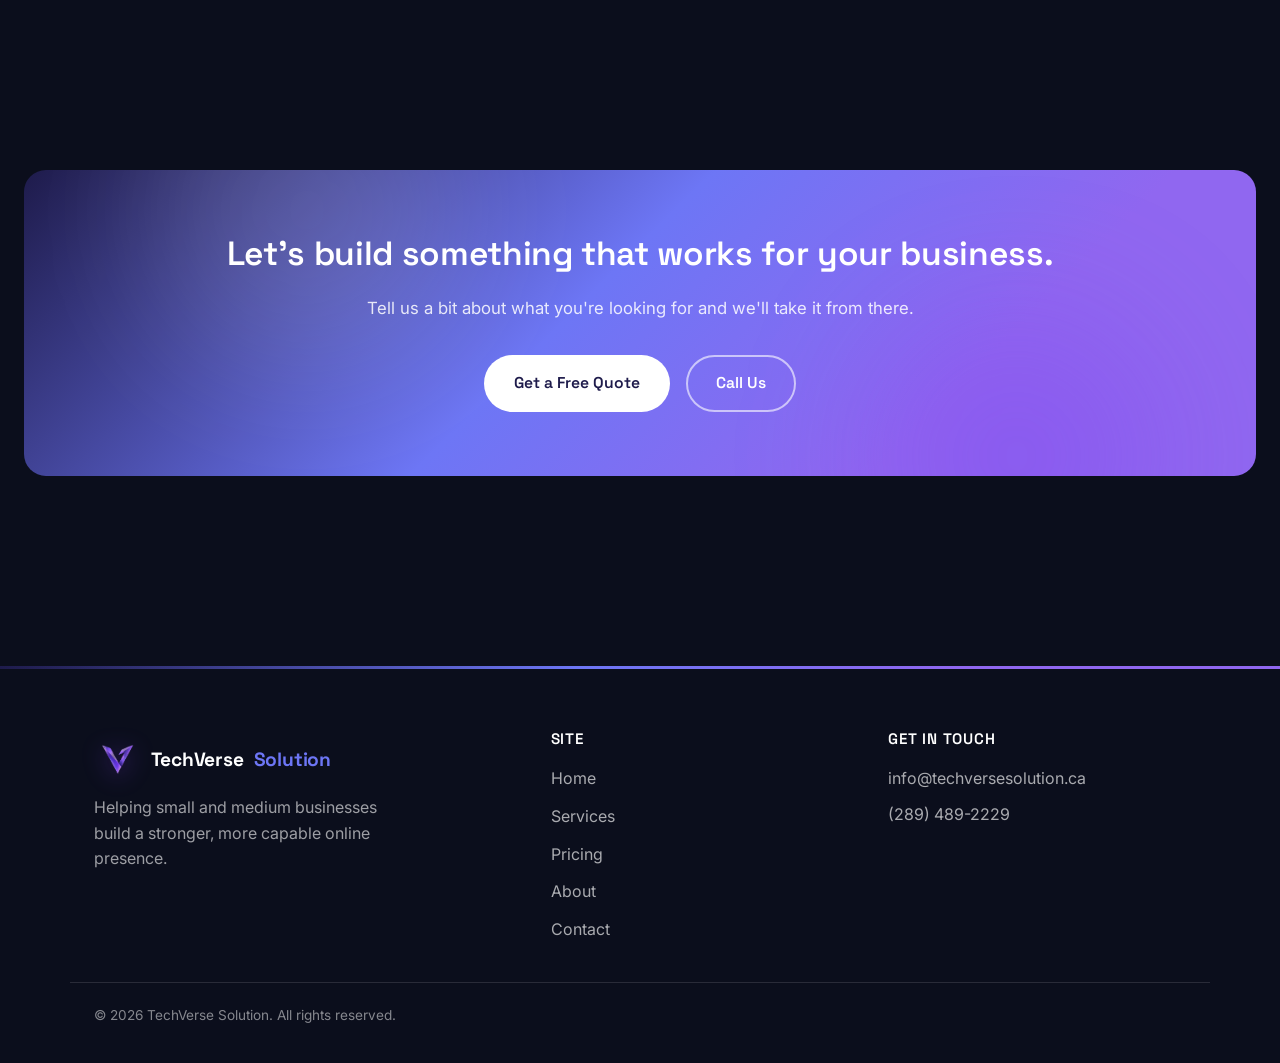
==== commit 6ff5f358: "Deploy V logo and favicon set across site" ====
--- a/about.html
+++ b/about.html
@@ -21,7 +21,10 @@
 <link rel="preconnect" href="https://fonts.gstatic.com" crossorigin />
 <link href="https://fonts.googleapis.com/css2?family=Inter:wght@400;500;600;700&family=Space+Grotesk:wght@500;600;700&display=swap" rel="stylesheet" />
 <link rel="stylesheet" href="css/styles.css" />
-<link rel="icon" type="image/svg+xml" href="favicon.svg" />
+<link rel="icon" type="image/x-icon" href="favicon.ico" />
+<link rel="icon" type="image/png" sizes="32x32" href="favicon-32x32.png" />
+<link rel="icon" type="image/png" sizes="16x16" href="favicon-16x16.png" />
+<link rel="apple-touch-icon" href="apple-touch-icon.png" />
 </head>
 <body>
 
@@ -29,7 +32,7 @@
 
 <header class="site-header">
   <div class="container header-inner">
-    <a href="index.html" class="logo"><svg class="logo-icon" viewBox="0 0 100 100" fill="none" aria-hidden="true"><ellipse cx="50" cy="50" rx="44" ry="15" transform="rotate(-20 50 50)" stroke="url(#tvGrad)" stroke-width="3" opacity="0.5"/><circle cx="91" cy="35" r="3.2" fill="url(#tvGrad)"/><path d="M28,20 L50,66 L72,20" stroke="url(#tvGrad)" stroke-width="11" stroke-linecap="round" stroke-linejoin="round"/></svg>TechVerse <span>Solution</span></a>
+    <a href="index.html" class="logo"><img class="logo-icon" src="img/v-logo.png" alt="TechVerse Solution logo" />TechVerse <span>Solution</span></a>
     <button class="nav-toggle" id="navToggle" aria-label="Toggle navigation" aria-expanded="false">
       <span></span><span></span><span></span>
     </button>
@@ -125,7 +128,7 @@
 <footer class="site-footer">
   <div class="container footer-inner">
     <div class="footer-brand">
-      <p class="logo"><svg class="logo-icon" viewBox="0 0 100 100" fill="none" aria-hidden="true"><ellipse cx="50" cy="50" rx="44" ry="15" transform="rotate(-20 50 50)" stroke="url(#tvGrad)" stroke-width="3" opacity="0.5"/><circle cx="91" cy="35" r="3.2" fill="url(#tvGrad)"/><path d="M28,20 L50,66 L72,20" stroke="url(#tvGrad)" stroke-width="11" stroke-linecap="round" stroke-linejoin="round"/></svg>TechVerse <span>Solution</span></p>
+      <p class="logo"><img class="logo-icon" src="img/v-logo.png" alt="TechVerse Solution logo" />TechVerse <span>Solution</span></p>
       <p>Helping small and medium businesses build a stronger, more capable online presence.</p>
     </div>
     <div class="footer-links">
--- a/css/styles.css
+++ b/css/styles.css
@@ -1960,3 +1960,8 @@
     gap: 6px;
   }
 }
+
+/* Brand logo image (replaces the old inline SVG mark) */
+img.logo-icon {
+  width: auto;
+}
